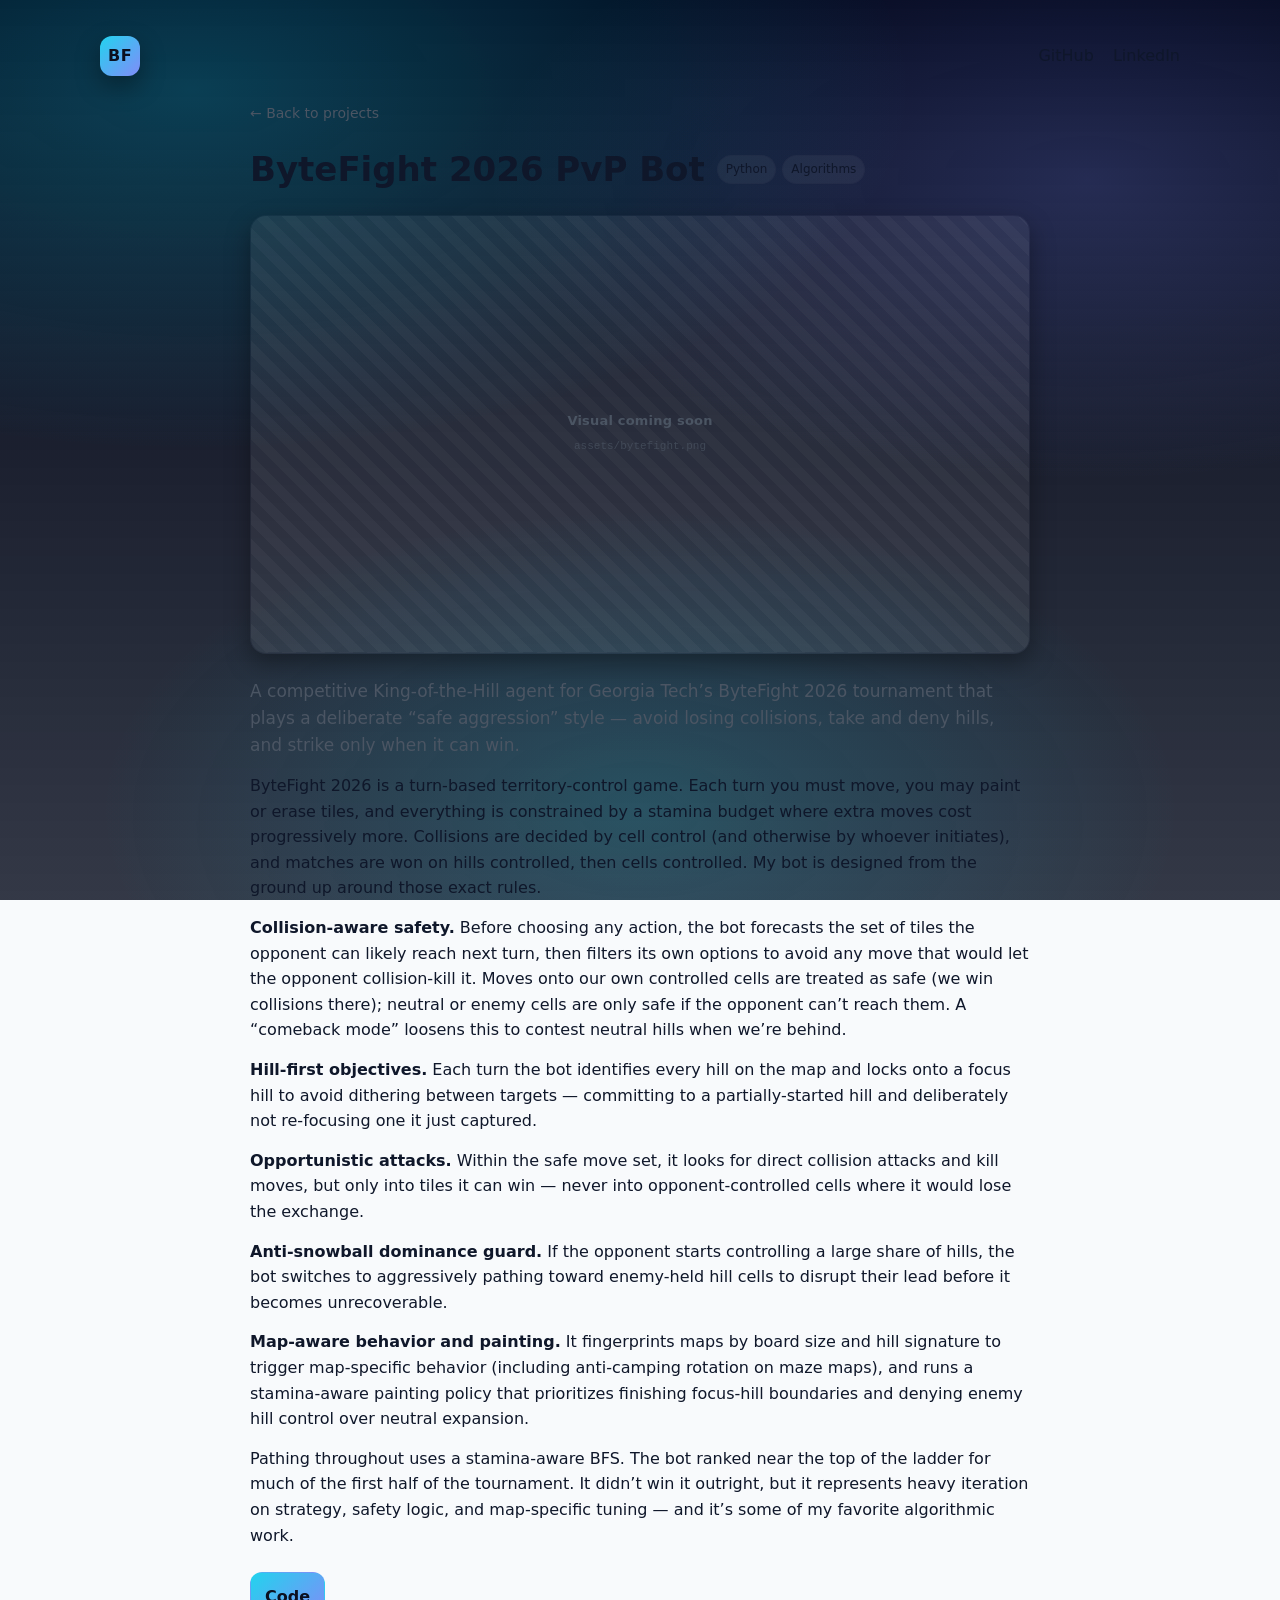
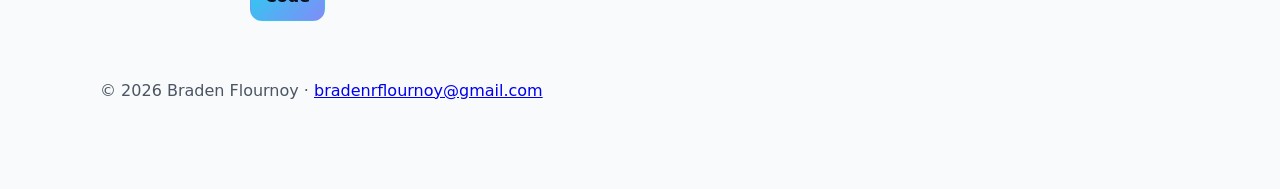
==== projects/bytefight.html @ 4d0dc09a "Add project detail pages (Yardly, ByteFight, Delivery) with content; link cards; embed EERD PDF; det" ====
<!doctype html>
<html lang="en">
<head>
  <meta charset="utf-8" />
  <meta name="viewport" content="width=device-width, initial-scale=1" />
  <title>ByteFight 2026 PvP Bot — Braden Flournoy</title>
  <meta name="description" content="ByteFight 2026 PvP Bot — competitive King-of-the-Hill agent with collision-aware, stamina-aware strategy." />
  <link rel="stylesheet" href="../style.css" />
  <link rel="icon" href="data:image/svg+xml,%3Csvg xmlns='http://www.w3.org/2000/svg' width='64' height='64'%3E%3Ccircle cx='32' cy='32' r='30' fill='%230ea5e9'/%3E%3Ctext x='32' y='38' text-anchor='middle' font-size='28' fill='white' font-family='system-ui,sans-serif'%3EB%3C/text%3E%3C/svg%3E">
</head>
<body>
  <div class="bg"></div>
  <header class="site-header container">
    <nav class="nav">
      <a class="brand" href="../index.html">BF</a>
      <div class="nav-links">
        <a href="https://github.com/bradenrflournoy" class="link">GitHub</a>
        <a href="https://linkedin.com/in/bradenrflournoy" class="link">LinkedIn</a>
      </div>
    </nav>
  </header>

  <main class="container detail">
    <a class="back-link" href="../index.html">&larr; Back to projects</a>

    <header class="detail-head">
      <h1 class="detail-title">ByteFight 2026 PvP Bot</h1>
      <div class="tags">
        <span class="tag">Python</span>
        <span class="tag">Algorithms</span>
      </div>
    </header>

    <figure class="hero-shot">
      <div class="shot-ph" role="img" aria-label="Visual placeholder for ByteFight">
        <span class="shot-ph-label">Visual coming soon</span>
        <span class="shot-ph-hint">assets/bytefight.png</span>
      </div>
      <!-- To use the real visual, replace the .shot-ph div above with:
           <img src="../assets/bytefight.png" alt="ByteFight match"> -->
    </figure>

    <section class="prose">
      <p class="lede">A competitive King-of-the-Hill agent for Georgia Tech&rsquo;s ByteFight 2026 tournament that plays a deliberate &ldquo;safe aggression&rdquo; style — avoid losing collisions, take and deny hills, and strike only when it can win.</p>

      <p>ByteFight 2026 is a turn-based territory-control game. Each turn you must move, you may paint or erase tiles, and everything is constrained by a stamina budget where extra moves cost progressively more. Collisions are decided by cell control (and otherwise by whoever initiates), and matches are won on hills controlled, then cells controlled. My bot is designed from the ground up around those exact rules.</p>

      <p><strong>Collision-aware safety.</strong> Before choosing any action, the bot forecasts the set of tiles the opponent can likely reach next turn, then filters its own options to avoid any move that would let the opponent collision-kill it. Moves onto our own controlled cells are treated as safe (we win collisions there); neutral or enemy cells are only safe if the opponent can&rsquo;t reach them. A &ldquo;comeback mode&rdquo; loosens this to contest neutral hills when we&rsquo;re behind.</p>

      <p><strong>Hill-first objectives.</strong> Each turn the bot identifies every hill on the map and locks onto a focus hill to avoid dithering between targets — committing to a partially-started hill and deliberately not re-focusing one it just captured.</p>

      <p><strong>Opportunistic attacks.</strong> Within the safe move set, it looks for direct collision attacks and kill moves, but only into tiles it can win — never into opponent-controlled cells where it would lose the exchange.</p>

      <p><strong>Anti-snowball dominance guard.</strong> If the opponent starts controlling a large share of hills, the bot switches to aggressively pathing toward enemy-held hill cells to disrupt their lead before it becomes unrecoverable.</p>

      <p><strong>Map-aware behavior and painting.</strong> It fingerprints maps by board size and hill signature to trigger map-specific behavior (including anti-camping rotation on maze maps), and runs a stamina-aware painting policy that prioritizes finishing focus-hill boundaries and denying enemy hill control over neutral expansion.</p>

      <p>Pathing throughout uses a stamina-aware BFS. The bot ranked near the top of the ladder for much of the first half of the tournament. It didn&rsquo;t win it outright, but it represents heavy iteration on strategy, safety logic, and map-specific tuning — and it&rsquo;s some of my favorite algorithmic work.</p>
    </section>

    <div class="detail-actions">
      <a class="btn primary" href="https://github.com/bradenrflournoy/bytefight-2026-bot" target="_blank" rel="noopener">Code</a>
    </div>
  </main>

  <footer class="site-footer container">
    <p>&copy; <span id="y"></span> Braden Flournoy &middot; <a class="link" href="mailto:bradenrflournoy@gmail.com">bradenrflournoy@gmail.com</a></p>
  </footer>

  <script>
    document.getElementById('y').textContent = new Date().getFullYear();
  </script>
</body>
</html>
---- style.css ----
/* ====== Base & Theme ====== */
:root{
  --bg: #0b1020;
  --fg: #e5e7eb;
  --muted: #9aa3b2;
  --card: rgba(255,255,255,0.06);
  --stroke: rgba(255,255,255,0.12);
  --brand: #22d3ee;
  --brand-2: #818cf8;
  --radius: 16px;
  --shadow: 0 10px 25px rgba(0,0,0,0.35);
  --blur: saturate(1.1) blur(8px);
}
@media (prefers-color-scheme: light){
  :root{
    --bg: #f8fafc;
    --fg: #0f172a;
    --muted: #4b5563;
    --card: rgba(255,255,255,0.65);
    --stroke: rgba(15,23,42,0.08);
  }
}

*{ box-sizing: border-box; }
html,body{ height: 100%; }
body{
  margin:0;
  color:var(--fg);
  font: 16px/1.6 ui-sans-serif, system-ui, -apple-system, Segoe UI, Roboto, "Helvetica Neue", Arial, "Noto Sans", "Apple Color Emoji", "Segoe UI Emoji", "Segoe UI Symbol";
  background: var(--bg);
}

/* ====== Background gradient / orbs ====== */
.bg{
  position: fixed; inset:0; z-index:-1;
  background:
    radial-gradient(1200px 600px at 15% 10%, rgba(34,211,238,.25), transparent 60%),
    radial-gradient(1000px 500px at 85% 20%, rgba(129,140,248,.22), transparent 60%),
    radial-gradient(900px 500px at 50% 90%, rgba(34,211,238,.18), transparent 60%),
    linear-gradient(180deg, rgba(2,6,23,1) 0%, rgba(2,8,23,.8) 100%);
  filter: saturate(1.1);
}
@media (prefers-reduced-motion: no-preference){
  .bg{ animation: float 18s ease-in-out infinite alternate; }
  @keyframes float{
    0%{ filter: saturate(1.0) hue-rotate(0deg); }
    100%{ filter: saturate(1.2) hue-rotate(10deg); }
  }
}

/* ====== Layout ====== */
.container{ max-width: 1080px; margin: 0 auto; padding: 0 20px; }
.site-header{ padding: 36px 0 20px; }
.site-footer{ padding: 40px 0 70px; color: var(--muted); }

/* ====== Nav ====== */
.nav{ display:flex; align-items:center; justify-content:space-between; gap:12px; }
.brand{
  display:inline-grid; place-items:center;
  width:40px; height:40px; border-radius:12px;
  color:#0b1020; background: linear-gradient(135deg,var(--brand),var(--brand-2));
  font-weight:700; text-decoration:none; letter-spacing:0.5px;
  box-shadow: var(--shadow);
}
.nav .link{ color:var(--fg); text-decoration:none; opacity:.9; margin-left:14px; }
.nav .link:hover{ opacity:1; text-decoration:underline; }

/* ====== Hero ====== */
.hero{ text-align:center; padding: 36px 0 16px; }
.title{ font-size: clamp(28px, 4vw, 44px); margin: 0 0 8px; line-height: 1.15; }
.grad{
  display:block;
  font-size: clamp(18px, 2.4vw, 22px);
  background: linear-gradient(90deg, var(--brand), var(--brand-2));
  -webkit-background-clip: text; background-clip: text; color: transparent;
  margin-top: 6px;
}
.subtitle{ color: var(--muted); margin: 8px 0 16px; }
.cta{ display:flex; gap:12px; justify-content:center; flex-wrap:wrap; }

/* ====== Buttons ====== */
.btn{
  --pad: 11px 14px;
  display:inline-block; padding: var(--pad);
  border-radius: 12px; text-decoration:none; font-weight:600;
  transition: transform .16s ease, background .2s ease, border-color .2s ease;
  border:1px solid var(--stroke); color:var(--fg);
  background: rgba(255,255,255,0.04); backdrop-filter: var(--blur);
}
.btn:hover{ transform: translateY(-1px); }
.btn:active{ transform: translateY(0); }
.btn.primary{
  color:#0b1020;
  background: linear-gradient(135deg,var(--brand),var(--brand-2));
  border-color: transparent;
}
.btn.ghost{ background: transparent; }
.btn.small{ --pad: 8px 12px; font-weight:600; }

/* ====== Section Title ====== */
.section-title{ font-size: 20px; letter-spacing:.3px; opacity:.9; margin: 22px 0 14px; }

/* ====== Grid & Cards ====== */
.grid{
  display: flex;
  flex-wrap: wrap;
  gap: 16px;
  justify-content: center;
  max-width: 1080px;
  margin: 0 auto 50px;
}
.card{
  width: 320px;
  border:1px solid var(--stroke);
  background: var(--card);
  border-radius: var(--radius);
  padding: 16px;
  box-shadow: var(--shadow);
  backdrop-filter: var(--blur);
  transform: translateZ(0);
  transition: transform .16s ease, box-shadow .2s ease, border-color .2s ease;
  display: flex;
  flex-direction: column;
}
.card:hover{ transform: translateY(-3px); border-color: rgba(255,255,255,.22); }
.card-top{ display:flex; align-items:center; justify-content:space-between; gap:10px; }
.card-title{ margin:0; font-size: 18px; }
.card-desc{ margin: 10px 0 14px; color: var(--muted); }
.card-actions{ display:flex; gap:10px; flex-wrap:wrap; margin-top: auto; }
.tags{ display:flex; gap:6px; flex-wrap:wrap; }
.tag{
  font-size:12px; padding:4px 8px; border-radius:999px;
  color: var(--fg);
  border:1px solid var(--stroke);
  background: rgba(255,255,255,0.05);
}

/* ====== Card screenshot / placeholder ====== */
.shot{
  margin: -16px -16px 14px;      /* bleed to the card edges */
  border-top-left-radius: var(--radius);
  border-top-right-radius: var(--radius);
  overflow: hidden;
  aspect-ratio: 16 / 10;
  background: rgba(255,255,255,0.03);
}
.shot img{
  display:block; width:100%; height:100%;
  object-fit: cover;
}
/* Empty-state frame shown until a real screenshot is dropped in.
   To use a real image, replace the .shot-ph <div> in index.html with:
   <img src="assets/<name>.png" alt="..."> */
.shot-ph{
  width:100%; height:100%;
  display:flex; flex-direction:column; align-items:center; justify-content:center; gap:6px;
  text-align:center; padding: 10px;
  color: var(--muted);
  background:
    repeating-linear-gradient(45deg,
      rgba(255,255,255,0.03) 0, rgba(255,255,255,0.03) 10px,
      rgba(255,255,255,0.06) 10px, rgba(255,255,255,0.06) 20px);
  border-bottom: 1px solid var(--stroke);
}
.shot-ph-label{ font-size:13px; font-weight:600; letter-spacing:.2px; }
.shot-ph-hint{
  font-size:11px; opacity:.7;
  font-family: ui-monospace, SFMono-Regular, Menlo, Consolas, monospace;
}

/* ====== Small screens ====== */
@media (max-width: 560px){
  .nav .link{ margin-left:10px; }
  .card{ padding:14px; }
  .shot{ margin: -14px -14px 12px; }
}

/* ====== Accessibility niceties ====== */
@media (prefers-reduced-motion: reduce){
  *{ transition: none !important; animation: none !important; }
}

/* ====== Project detail pages ====== */
.detail{ max-width: 820px; }
.back-link{
  display:inline-block; margin: 6px 0 18px;
  color: var(--muted); text-decoration:none; font-size:14px;
}
.back-link:hover{ color: var(--fg); text-decoration:underline; }
.detail-head{ display:flex; flex-wrap:wrap; align-items:center; gap:12px; margin-bottom: 18px; }
.detail-title{ font-size: clamp(24px, 3.4vw, 34px); margin:0; }
.hero-shot{
  margin: 0 0 24px;
  border:1px solid var(--stroke);
  border-radius: var(--radius);
  overflow:hidden;
  aspect-ratio: 16 / 9;
  background: rgba(255,255,255,0.03);
  box-shadow: var(--shadow);
}
.hero-shot img{ display:block; width:100%; height:100%; object-fit: cover; }
.hero-shot .shot-ph{ width:100%; height:100%; }
.prose{ color: var(--fg); }
.prose .lede{ color: var(--muted); font-size: 17px; }
.prose p{ margin: 0 0 14px; }
.detail-actions{ display:flex; gap:12px; flex-wrap:wrap; margin-top: 24px; }
.hero-shot--doc{ aspect-ratio: auto; height: 520px; }
.hero-shot--doc object{ display:block; width:100%; height:100%; border:0; }
.hero-shot--doc .shot-ph{ width:100%; height:100%; }
.shot-caption{ margin: -14px 0 24px; font-size: 14px; }
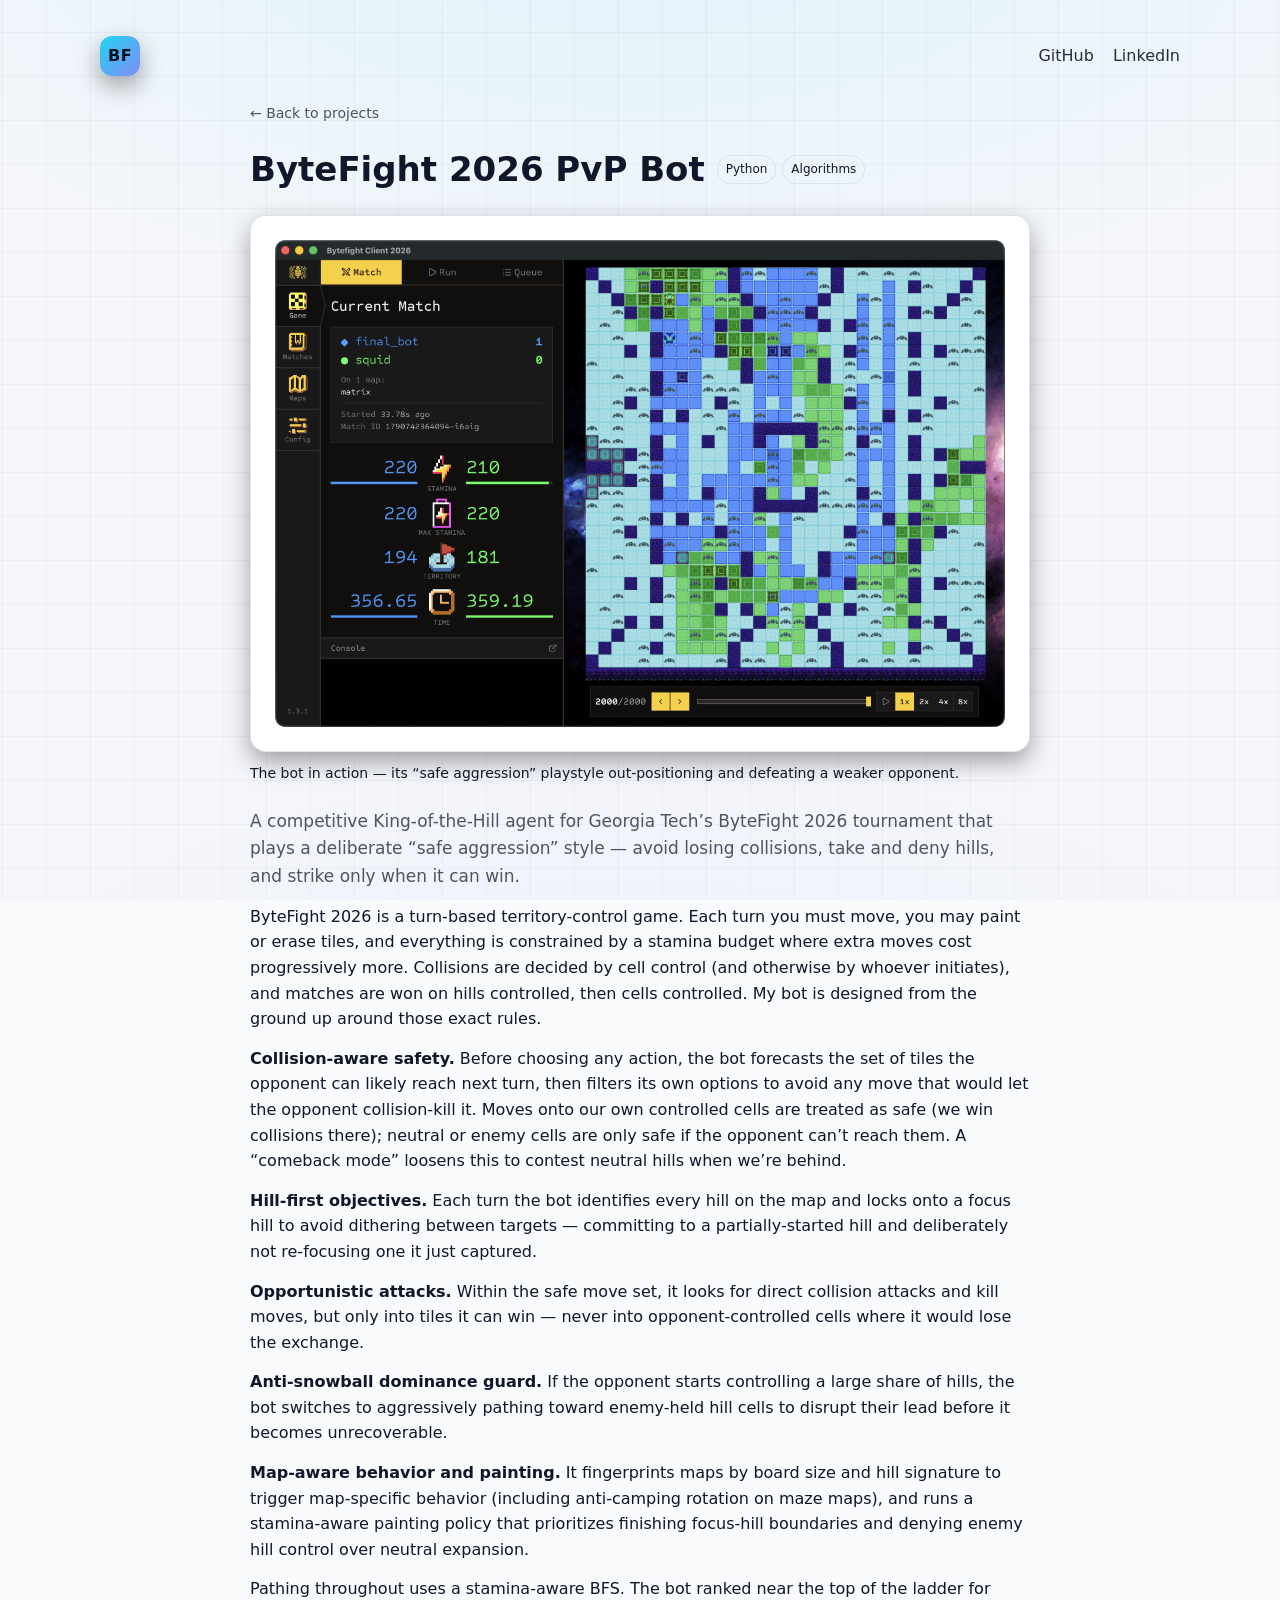
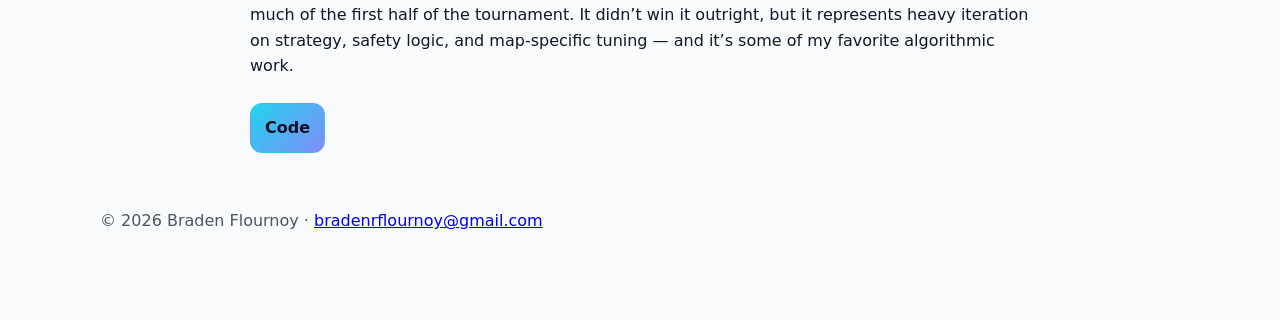
==== commit bf48c4ed: "Reorder cards; wire real Yardly/ByteFight visuals with captions; show full images without cropping" ====
--- a/projects/bytefight.html
+++ b/projects/bytefight.html
@@ -32,13 +32,9 @@
     </header>
 
     <figure class="hero-shot">
-      <div class="shot-ph" role="img" aria-label="Visual placeholder for ByteFight">
-        <span class="shot-ph-label">Visual coming soon</span>
-        <span class="shot-ph-hint">assets/bytefight.png</span>
-      </div>
-      <!-- To use the real visual, replace the .shot-ph div above with:
-           <img src="../assets/bytefight.png" alt="ByteFight match"> -->
+      <img src="../assets/bytefight.png" alt="A ByteFight match in progress with the bot outmaneuvering and defeating a weaker opponent" />
     </figure>
+    <p class="shot-caption">The bot in action &mdash; its &ldquo;safe aggression&rdquo; playstyle out-positioning and defeating a weaker opponent.</p>
 
     <section class="prose">
       <p class="lede">A competitive King-of-the-Hill agent for Georgia Tech&rsquo;s ByteFight 2026 tournament that plays a deliberate &ldquo;safe aggression&rdquo; style — avoid losing collisions, take and deny hills, and strike only when it can win.</p>
--- a/style.css
+++ b/style.css
@@ -30,22 +30,31 @@
   background: var(--bg);
 }
 
-/* ====== Background gradient / orbs ====== */
+/* ====== Background: deep base + fine grid + single restrained glow ====== */
 .bg{
   position: fixed; inset:0; z-index:-1;
-  background:
-    radial-gradient(1200px 600px at 15% 10%, rgba(34,211,238,.25), transparent 60%),
-    radial-gradient(1000px 500px at 85% 20%, rgba(129,140,248,.22), transparent 60%),
-    radial-gradient(900px 500px at 50% 90%, rgba(34,211,238,.18), transparent 60%),
-    linear-gradient(180deg, rgba(2,6,23,1) 0%, rgba(2,8,23,.8) 100%);
-  filter: saturate(1.1);
-}
-@media (prefers-reduced-motion: no-preference){
-  .bg{ animation: float 18s ease-in-out infinite alternate; }
-  @keyframes float{
-    0%{ filter: saturate(1.0) hue-rotate(0deg); }
-    100%{ filter: saturate(1.2) hue-rotate(10deg); }
+  background-color: #0a0e1a;
+  background-image:
+    radial-gradient(120% 80% at 50% -10%, rgba(34,211,238,.10), transparent 55%),
+    linear-gradient(rgba(255,255,255,.020) 1px, transparent 1px),
+    linear-gradient(90deg, rgba(255,255,255,.020) 1px, transparent 1px);
+  background-size: 100% 100%, 44px 44px, 44px 44px;
+  background-position: center top, center, center;
+}
+.bg::after{
+  content:""; position:absolute; inset:0;
+  background: radial-gradient(90% 60% at 50% 120%, rgba(129,140,248,.08), transparent 60%);
+  pointer-events:none;
+}
+@media (prefers-color-scheme: light){
+  .bg{
+    background-color: #f4f6fb;
+    background-image:
+      radial-gradient(120% 80% at 50% -10%, rgba(34,211,238,.10), transparent 55%),
+      linear-gradient(rgba(15,23,42,.035) 1px, transparent 1px),
+      linear-gradient(90deg, rgba(15,23,42,.035) 1px, transparent 1px);
   }
+  .bg::after{ background: radial-gradient(90% 60% at 50% 120%, rgba(129,140,248,.06), transparent 60%); }
 }
 
 /* ====== Layout ====== */
@@ -70,10 +79,12 @@
 .title{ font-size: clamp(28px, 4vw, 44px); margin: 0 0 8px; line-height: 1.15; }
 .grad{
   display:block;
-  font-size: clamp(18px, 2.4vw, 22px);
-  background: linear-gradient(90deg, var(--brand), var(--brand-2));
-  -webkit-background-clip: text; background-clip: text; color: transparent;
-  margin-top: 6px;
+  font-size: clamp(15px, 2vw, 18px);
+  font-weight: 500;
+  letter-spacing: .12em;
+  text-transform: uppercase;
+  color: var(--brand);
+  margin-top: 10px;
 }
 .subtitle{ color: var(--muted); margin: 8px 0 16px; }
 .cta{ display:flex; gap:12px; justify-content:center; flex-wrap:wrap; }
@@ -194,11 +205,12 @@
   border:1px solid var(--stroke);
   border-radius: var(--radius);
   overflow:hidden;
-  aspect-ratio: 16 / 9;
   background: rgba(255,255,255,0.03);
   box-shadow: var(--shadow);
 }
-.hero-shot img{ display:block; width:100%; height:100%; object-fit: cover; }
+.hero-shot img{ display:block; width:100%; height:auto; }
+/* placeholder frames still want a fixed ratio */
+.hero-shot:has(.shot-ph){ aspect-ratio: 16 / 9; }
 .hero-shot .shot-ph{ width:100%; height:100%; }
 .prose{ color: var(--fg); }
 .prose .lede{ color: var(--muted); font-size: 17px; }
